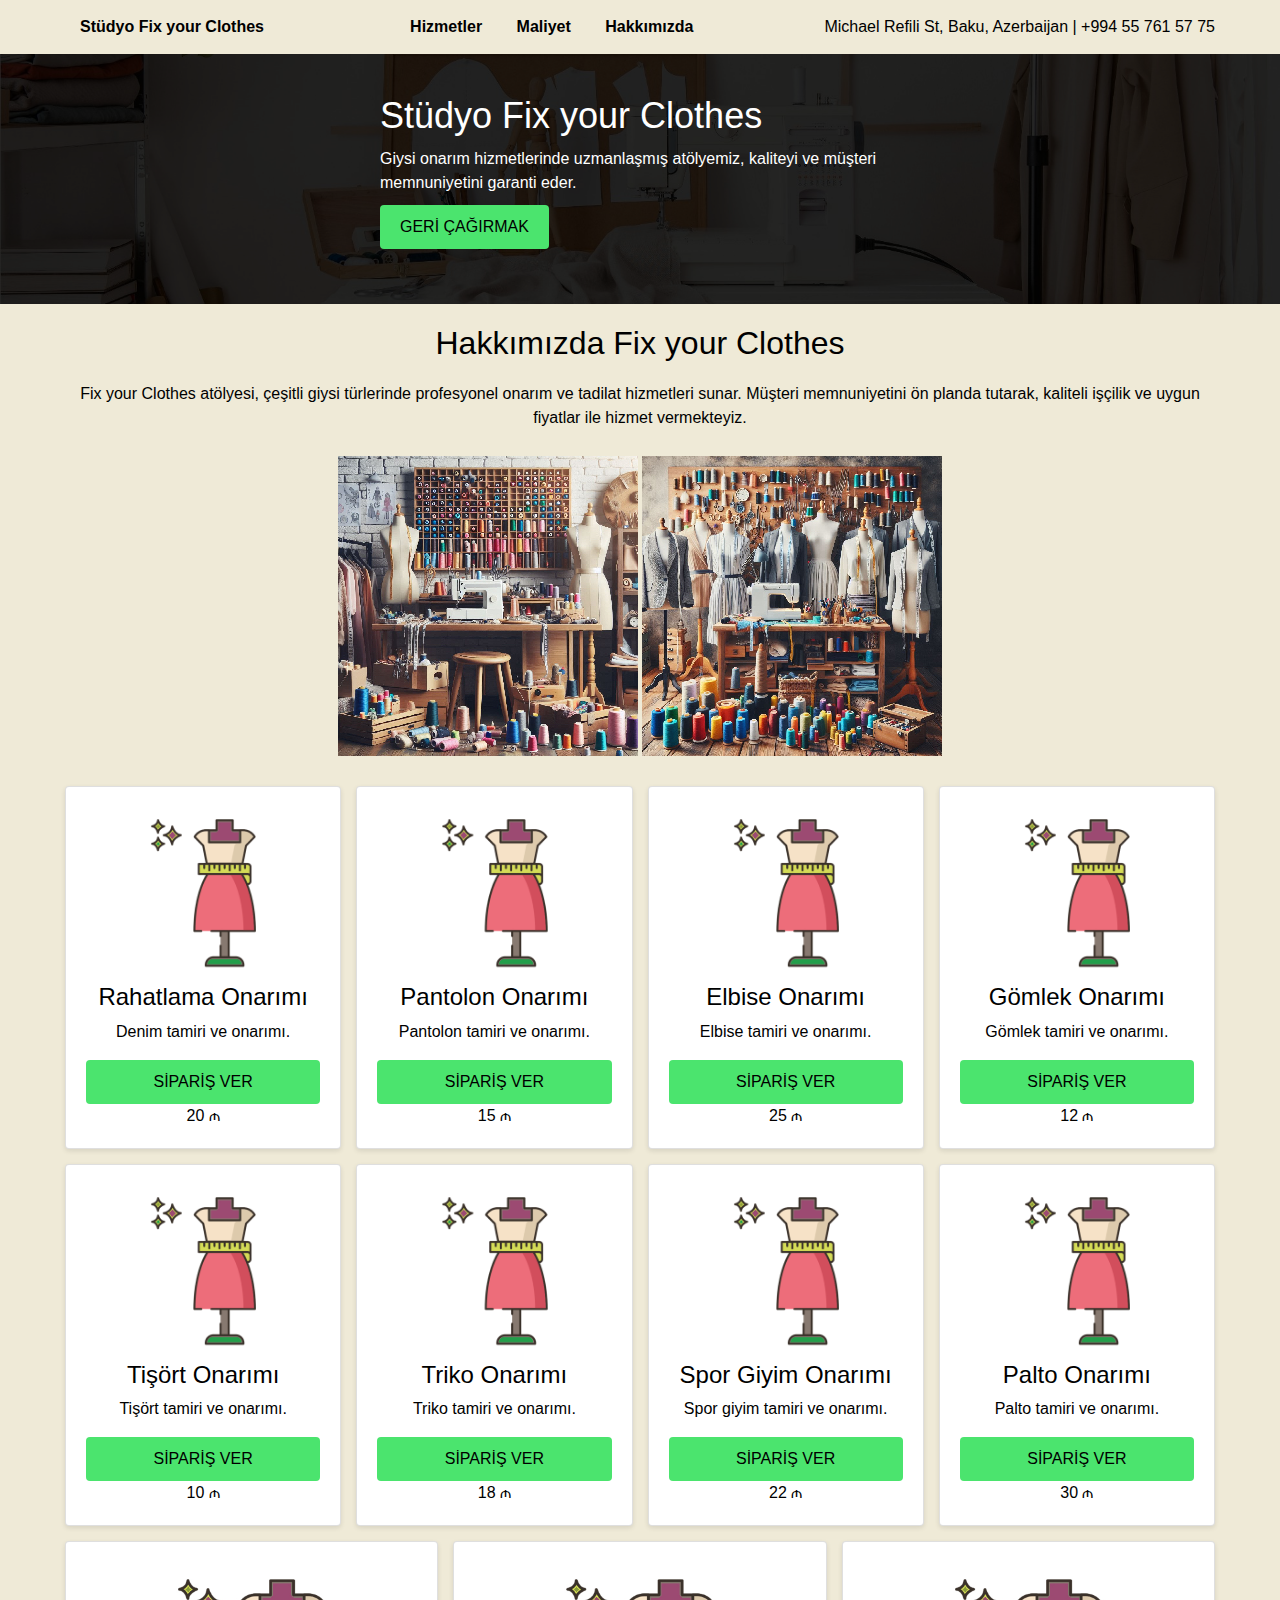
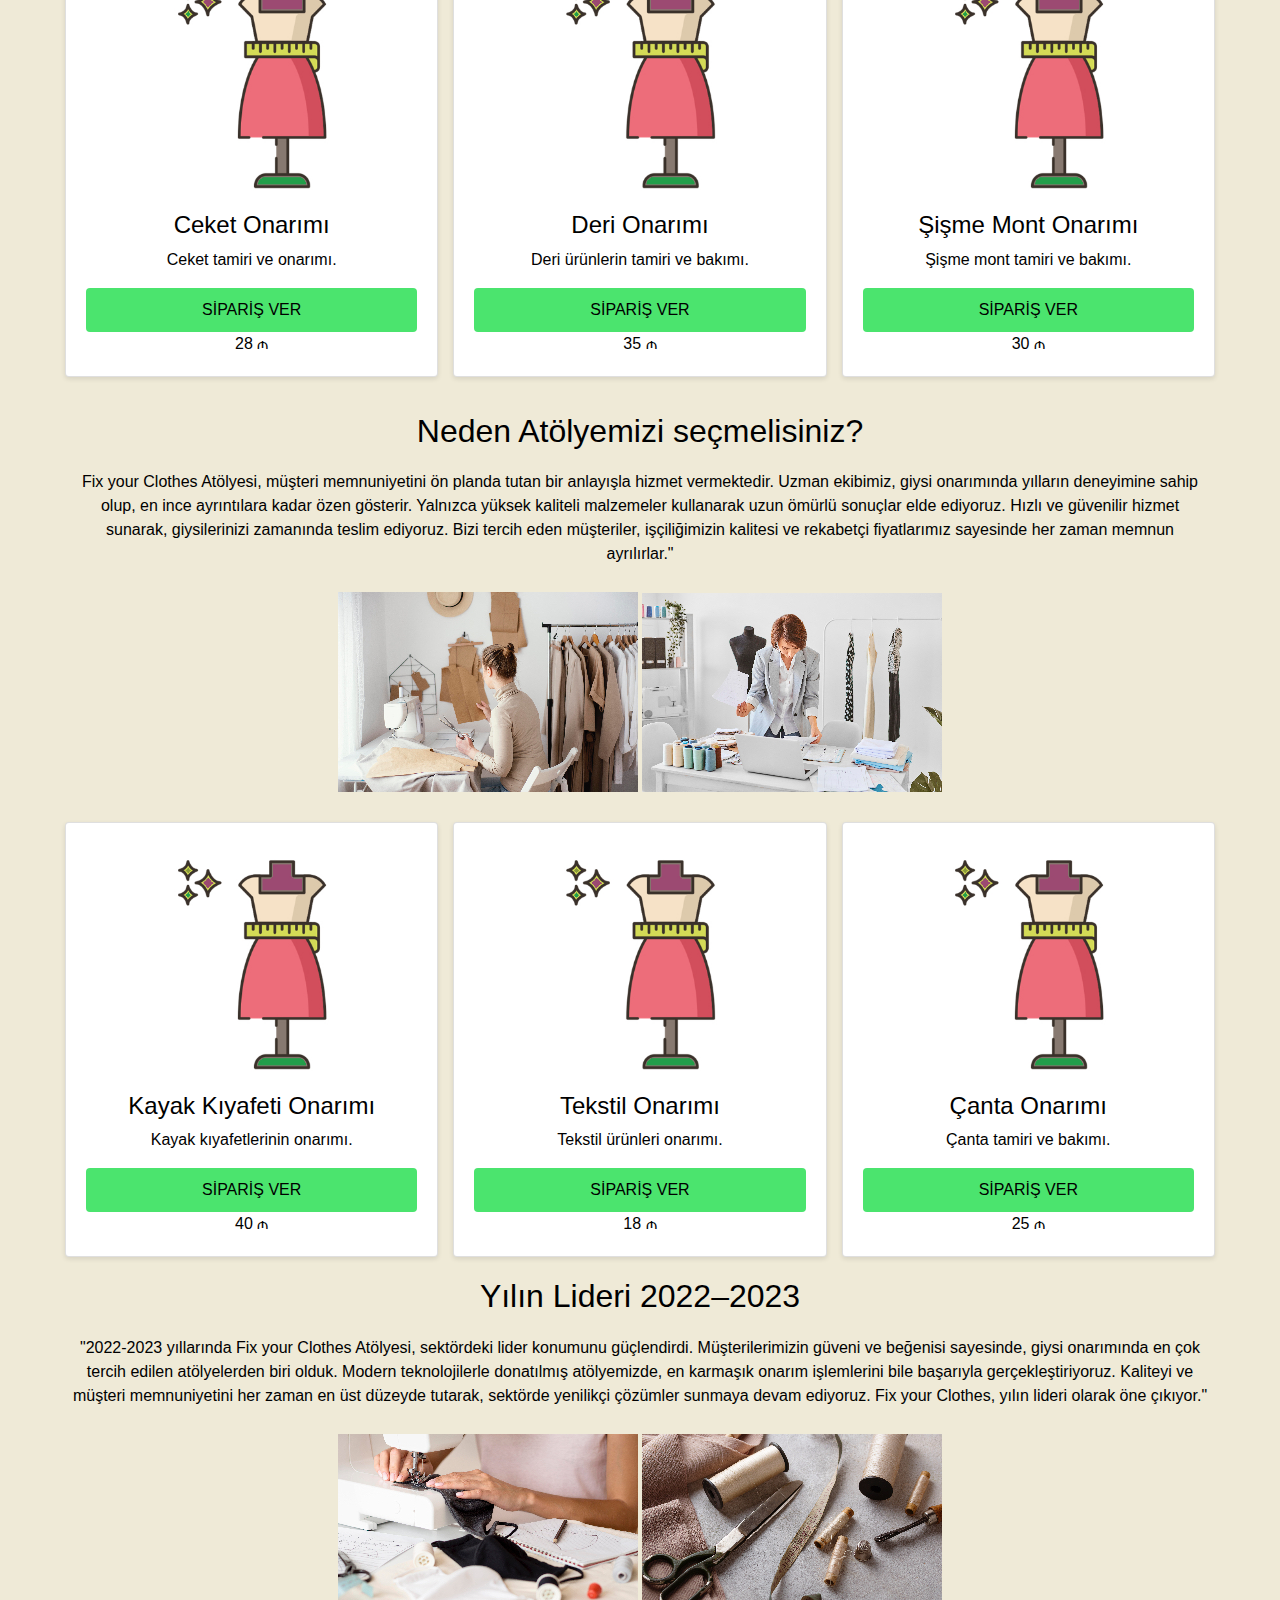
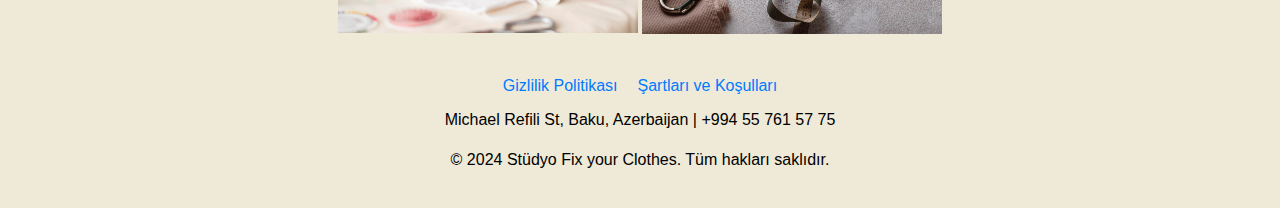
==== index.html @ 6ba18e02 "qwertyu" ====
<!DOCTYPE html>
<html lang="tr">
<head>
    <meta charset="UTF-8">
    <meta name="viewport" content="width=device-width, initial-scale=1.0">
    <meta name="description" content="Stüdyo Fix your Clothes - giysi onarım hizmetleri">
    <title>Stüdyo Fix your Clothes</title>
    <link rel="apple-touch-icon" sizes="180x180" href="favicon/apple-touch-icon.png">
    <link rel="icon" type="image/png" sizes="32x32" href="favicon/favicon-32x32.png">
    <link rel="icon" type="image/png" sizes="16x16" href="favicon/favicon-16x16.png">
    <link rel="manifest" href="favicon/site.webmanifest">
    <link rel="stylesheet" href="css/bootstrap.min.css">
    <link rel="stylesheet" href="css/style.css">
</head>
<body>
    <header class="container">
        <div class="menu" style=" margin: 15px 0 15px 0; ">
            <a href="index.html">Stüdyo Fix your Clothes</a>
            <nav>
                <a href="#price">Hizmetler</a>
                <a href="#about2">Maliyet</a>
                <a href="#about">Hakkımızda</a>
            </nav>
            <div>Michael Refili St, Baku, Azerbaijan | +994 55 761 57 75</div>
        </div>
    </header>

    <section class="banner">
        <div class="overlay"></div>
        <div class="content container">
            <h1>Stüdyo Fix your Clothes</h1>
            <p>Giysi onarım hizmetlerinde uzmanlaşmış atölyemiz, kaliteyi ve müşteri memnuniyetini garanti eder.</p>
            <a href="form.html" class="btn">Geri çağırmak</a>
        </div>
    </section>

<section class="about container" style=" max-width: 1180px; text-align: center; margin: auto; padding-top: 20px; " id="about">
        <h2>Hakkımızda Fix your Clothes</h2>
        <p>Fix your Clothes atölyesi, çeşitli giysi türlerinde profesyonel onarım ve tadilat hizmetleri sunar. Müşteri memnuniyetini ön planda tutarak, kaliteli işçilik ve uygun fiyatlar ile hizmet vermekteyiz.</p>
        <div>
            <img src="img/2.jpeg" alt="About Us">
            <img src="img/3.jpeg" alt="About Us">
        </div>
    </section>

    <section class="services container" style=" max-width: 1180px; text-align: center; margin: auto; padding-top: 20px; " id="price">
        <div class="card">
        <img src="img/1.jpg" alt="Jeans Repair">
        <h3>Rahatlama Onarımı</h3>
        <p>Denim tamiri ve onarımı.</p>
        <a href="tariffs.html" class="btn">Sipariş Ver</a>
        <div class="price">20 ₼</div>
    </div>

    <div class="card">
        <img src="img/1.jpg" alt="Pants Repair">
        <h3>Pantolon Onarımı</h3>
        <p>Pantolon tamiri ve onarımı.</p>
        <a href="tariffs.html" class="btn">Sipariş Ver</a>
        <div class="price">15 ₼</div>
    </div>

    <div class="card">
        <img src="img/1.jpg" alt="Dress Repair">
        <h3>Elbise Onarımı</h3>
        <p>Elbise tamiri ve onarımı.</p>
        <a href="tariffs.html" class="btn">Sipariş Ver</a>
        <div class="price">25 ₼</div>
    </div>

    <div class="card">
        <img src="img/1.jpg" alt="Shirt Repair">
        <h3>Gömlek Onarımı</h3>
        <p>Gömlek tamiri ve onarımı.</p>
        <a href="tariffs.html" class="btn">Sipariş Ver</a>
        <div class="price">12 ₼</div>
    </div>

    <div class="card">
        <img src="img/1.jpg" alt="T-shirt Repair">
        <h3>Tişört Onarımı</h3>
        <p>Tişört tamiri ve onarımı.</p>
        <a href="tariffs.html" class="btn">Sipariş Ver</a>
        <div class="price">10 ₼</div>
    </div>

    <div class="card">
        <img src="img/1.jpg" alt="Knitwear Repair">
        <h3>Triko Onarımı</h3>
        <p>Triko tamiri ve onarımı.</p>
        <a href="tariffs.html" class="btn">Sipariş Ver</a>
        <div class="price">18 ₼</div>
    </div>

    <div class="card">
        <img src="img/1.jpg" alt="Sportswear Repair">
        <h3>Spor Giyim Onarımı</h3>
        <p>Spor giyim tamiri ve onarımı.</p>
        <a href="tariffs.html" class="btn">Sipariş Ver</a>
        <div class="price">22 ₼</div>
    </div>

    <div class="card">
        <img src="img/1.jpg" alt="Coat Repair">
        <h3>Palto Onarımı</h3>
        <p>Palto tamiri ve onarımı.</p>
        <a href="tariffs.html" class="btn">Sipariş Ver</a>
        <div class="price">30 ₼</div>
    </div>

    <div class="card">
        <img src="img/1.jpg" alt="Jacket Repair">
        <h3>Ceket Onarımı</h3>
        <p>Ceket tamiri ve onarımı.</p>
        <a href="tariffs.html" class="btn">Sipariş Ver</a>
        <div class="price">28 ₼</div>
    </div>

    <div class="card">
        <img src="img/1.jpg" alt="Leather Repair">
        <h3>Deri Onarımı</h3>
        <p>Deri ürünlerin tamiri ve bakımı.</p>
        <a href="tariffs.html" class="btn">Sipariş Ver</a>
        <div class="price">35 ₼</div>
    </div>

    <div class="card">
        <img src="img/1.jpg" alt="Down Jacket Repair">
        <h3>Şişme Mont Onarımı</h3>
        <p>Şişme mont tamiri ve bakımı.</p>
        <a href="tariffs.html" class="btn">Sipariş Ver</a>
        <div class="price">30 ₼</div>
    </div>

    
<section class="about container" style=" max-width: 1180px; text-align: center; margin: auto; padding-top: 20px; " id="about2">
        <h2>Neden Atölyemizi seçmelisiniz?</h2>
        <p>Fix your Clothes Atölyesi, müşteri memnuniyetini ön planda tutan bir anlayışla hizmet vermektedir. Uzman ekibimiz, giysi onarımında yılların deneyimine sahip olup, en ince ayrıntılara kadar özen gösterir. Yalnızca yüksek kaliteli malzemeler kullanarak uzun ömürlü sonuçlar elde ediyoruz. Hızlı ve güvenilir hizmet sunarak, giysilerinizi zamanında teslim ediyoruz. Bizi tercih eden müşteriler, işçiliğimizin kalitesi ve rekabetçi fiyatlarımız sayesinde her zaman memnun ayrılırlar."</p>
        <div>
            <img src="img/5.jpg" alt="About Us">
            <img src="img/8.jpg" alt="About Us">
        </div>
    </section>


        <!-- Добавить остальные карточки услуг -->
    </section>

    <section class="prices container" style=" max-width: 1180px; text-align: center; margin: auto; padding-top: 20px; ">



<div class="card">
        <img src="img/1.jpg" alt="Ski Wear Repair">
        <h3>Kayak Kıyafeti Onarımı</h3>
        <p>Kayak kıyafetlerinin onarımı.</p>
        <a href="tariffs.html" class="btn">Sipariş Ver</a>
        <div class="price">40 ₼</div>
    </div>

    <div class="card">
        <img src="img/1.jpg" alt="Textile Repair">
        <h3>Tekstil Onarımı</h3>
        <p>Tekstil ürünleri onarımı.</p>
        <a href="tariffs.html" class="btn">Sipariş Ver</a>
        <div class="price">18 ₼</div>
    </div>

    <div class="card">
        <img src="img/1.jpg" alt="Bag Repair">
        <h3>Çanta Onarımı</h3>
        <p>Çanta tamiri ve bakımı.</p>
        <a href="tariffs.html" class="btn">Sipariş Ver</a>
        <div class="price">25 ₼</div>
    </div>






    </section>

    <section class="about container" style=" max-width: 1180px; text-align: center; margin: auto; padding-top: 20px; ">
        <h2>Yılın Lideri 2022–2023</h2>
        <p>"2022-2023 yıllarında Fix your Clothes Atölyesi, sektördeki lider konumunu güçlendirdi. Müşterilerimizin güveni ve beğenisi sayesinde, giysi onarımında en çok tercih edilen atölyelerden biri olduk. Modern teknolojilerle donatılmış atölyemizde, en karmaşık onarım işlemlerini bile başarıyla gerçekleştiriyoruz. Kaliteyi ve müşteri memnuniyetini her zaman en üst düzeyde tutarak, sektörde yenilikçi çözümler sunmaya devam ediyoruz. Fix your Clothes, yılın lideri olarak öne çıkıyor."</p>
        <div>
            <img src="img/9.jpg" alt="About Us">
            <img src="img/11.jpg" alt="About Us">
        </div>
    </section>

    <footer>
        <div class="d-flex justify-content-center">
            <a href="policy.html">Gizlilik Politikası</a>
            <a href="terms.html">Şartları ve Koşulları</a>
        </div>
        <p>Michael Refili St, Baku, Azerbaijan | +994 55 761 57 75</p>
        <p>&copy; 2024 Stüdyo Fix your Clothes. Tüm hakları saklıdır.</p>
    </footer>
</body>
<script type="application/ld+json">
    {
        "@context": "https://schema.org",
        "@type": "Organization",
        "name": "Stüdyo Fix your Clothes",
        "url": "",
        "logo": "/img/icon.png"
    }
</script>
<script type="application/ld+json">
    {
        "@context": "https://schema.org",
        "@type": "WPHeader",
        "headline": "Stüdyo Fix your Clothes",
        "description": "Stüdyo Fix your Clothes - giysi onarım hizmetleri",
        "url": "",
        "publisher": {
            "@type": "Organization",
            "name": "Stüdyo Fix your Clothes",
            "logo": {
                "@type": "ImageObject",
                "url": "/img/icon.png"
            }
        }
    }
</script>
<script type="application/ld+json">
    {
        "@context": "https://schema.org",
        "@type": "WebPage",
        "name": "Stüdyo Fix your Clothes",
        "description": "Stüdyo Fix your Clothes - giysi onarım hizmetleri",
        "publisher": {
            "@type": "Organization",
            "name": "Stüdyo Fix your Clothes"
        },
        "license": "A license document that applies to this content, typically indicated by URL"
    }
</script>
<script type="application/ld+json">
    {
        "@context": "https://schema.org",
        "@type": "SiteNavigationElement",
        "name": "Main Navigation",
        "url": "",
        "hasPart": [
            {
                "@type": "WebPage",
                "name": "Home",
                "url": ""
            },
            {
                "@type": "WebPage",
                "name": "Tariffs",
                "url": "/tariffs.html"
            },
            {
                "@type": "WebPage",
                "name": "Form",
                "url": "/form.html"
            },
            {
                "@type": "WebPage",
                "name": "Privacy Policy",
                "url": "/policy.html"
            },
            {
                "@type": "WebPage",
                "name": "Terms of use",
                "url": "/terms.html"
            }
        ]
    }
</script>
</html>
---- css/style.css ----
body {
  margin: 0;
  font-family: Arial, sans-serif;
  background-color: #efead7;
  color: #000;
}
.container {
  max-width: 1180px;
  margin: 0 auto;
  padding: 0 15px;
}
header {
  background-color: #efead7;
  padding: 20px 0;
  text-align: center;
}
header .menu {
  display: flex;
  justify-content: space-between;
  align-items: center;
}
header .menu a {
  margin: 0 15px;
  text-decoration: none;
  color: #000;
  font-weight: bold;
}
.banner {
  position: relative;
  background-image: url('../img/banner.jpg');
  background-size: cover;
  background-position: center;
  height: 250px;
}
.banner .overlay {
  position: absolute;
  top: 0;
  left: 0;
  width: 100%;
  height: 100%;
  background-color: rgba(0, 0, 0, 0.5);
}
.banner .content {
  position: relative;
  color: #fff;
  padding: 40px;
  max-width: 600px;
}
.banner h1 {
  font-size: 36px;
}
.banner p {
  margin: 10px 0;
}
.banner .btn {
  background-color: #4be46e;
  color: #000;
  padding: 10px 20px;
  border: none;
  cursor: pointer;
  text-transform: uppercase;
}
.services, .prices {
  display: flex;
  flex-wrap: wrap;
  gap: 15px;
  margin: 40px 0;
}
.services .card, .prices .card {
  flex: 1 1 calc(25% - 15px);
  background-color: #fff;
  padding: 20px;
  text-align: center;
  box-shadow: 0 2px 5px rgba(0, 0, 0, 0.1);
}
.card img {
  max-width: 100%;
  height: auto;
}
.card .btn {
  background-color: #4be46e;
  color: #000;
  padding: 10px 20px;
  border: none;
  cursor: pointer;
  text-transform: uppercase;
}
.about {
  margin: 40px 0;
  text-align: center;
}
.about h2 {
  margin-bottom: 20px;
}
.about img {
  max-width: 100%;
  height: auto;
  margin: 10px 0;
}
.services.tariffs {
  padding: 220px 0;
}
footer {
  background-color: #efead7;
  padding: 20px 0;
  text-align: center;
}
footer a {
  margin: 10px
}
/*===== NAVBAR =====*/
.header_navbar {
  position: absolute;
  top: 0;
  left: 0;
  width: 100%;
  z-index: 99;
  -webkit-transition: all 0.3s ease-out 0s;
  -moz-transition: all 0.3s ease-out 0s;
  -ms-transition: all 0.3s ease-out 0s;
  -o-transition: all 0.3s ease-out 0s;
  transition: all 0.3s ease-out 0s; }

.sticky {
  position: fixed;
  z-index: 999;
  background-color: #fff;
  -webkit-box-shadow: 0px 20px 50px 0px rgba(0, 0, 0, 0.05);
  -moz-box-shadow: 0px 20px 50px 0px rgba(0, 0, 0, 0.05);
  box-shadow: 0px 20px 50px 0px rgba(0, 0, 0, 0.05);
  -webkit-transition: all 0.3s ease-out 0s;
  -moz-transition: all 0.3s ease-out 0s;
  -ms-transition: all 0.3s ease-out 0s;
  -o-transition: all 0.3s ease-out 0s;
  transition: all 0.3s ease-out 0s; }
.sticky .navbar {
  padding: 10px 0; }

.navbar {
  border-radius: 5px;
  position: relative;
  align-items: center;
  -webkit-transition: all 0.3s ease-out 0s;
  -moz-transition: all 0.3s ease-out 0s;
  -ms-transition: all 0.3s ease-out 0s;
  -o-transition: all 0.3s ease-out 0s;
  transition: all 0.3s ease-out 0s; }
.navbar h1 {
  white-space: nowrap;
  margin-right: 1rem;
  color: #fff;
  font-weight: bold;
}
.navbar a:hover {
 text-decoration: none;
}

.navbar-brand {
  padding: 0; }
.navbar-brand img {
  width: 60px;
}
.policy p {
  text-align: left;
}
.navbar-toggler {
  padding: 0; }
.navbar-toggler .toggler-icon {
  width: 30px;
  height: 2px;
  background-color: #fff;
  display: block;
  margin: 5px 0;
  position: relative;
  -webkit-transition: all 0.3s ease-out 0s;
  -moz-transition: all 0.3s ease-out 0s;
  -ms-transition: all 0.3s ease-out 0s;
  -o-transition: all 0.3s ease-out 0s;
  transition: all 0.3s ease-out 0s; }
.navbar-toggler.active .toggler-icon:nth-of-type(1) {
  -webkit-transform: rotate(45deg);
  -moz-transform: rotate(45deg);
  -ms-transform: rotate(45deg);
  -o-transform: rotate(45deg);
  transform: rotate(45deg);
  top: 7px; }
.navbar-toggler.active .toggler-icon:nth-of-type(2) {
  opacity: 0; }
.navbar-toggler.active .toggler-icon:nth-of-type(3) {
  -webkit-transform: rotate(135deg);
  -moz-transform: rotate(135deg);
  -ms-transform: rotate(135deg);
  -o-transform: rotate(135deg);
  transform: rotate(135deg);
  top: -7px; }

@media only screen and (min-width: 768px) and (max-width: 991px) {
  .navbar-collapse {
    position: absolute;
    top: 100%;
    left: 0;
    width: 100%;
    background-color: #fff;
    z-index: 9;
    -webkit-box-shadow: 0px 15px 20px 0px rgba(34, 34, 34, 0.1);
    -moz-box-shadow: 0px 15px 20px 0px rgba(34, 34, 34, 0.1);
    box-shadow: 0px 15px 20px 0px rgba(34, 34, 34, 0.1);
    margin-top: 20px;
    padding: 5px 12px; } }
@media (max-width: 767px) {
  .navbar-collapse {
    position: absolute;
    top: 100%;
    left: 0;
    width: 100%;
    background-color: #fff;
    z-index: 9;
    -webkit-box-shadow: 0px 15px 20px 0px rgba(34, 34, 34, 0.1);
    -moz-box-shadow: 0px 15px 20px 0px rgba(34, 34, 34, 0.1);
    box-shadow: 0px 15px 20px 0px rgba(34, 34, 34, 0.1);
    padding: 5px 12px;
    margin-top: 20px;
  }
  .navbar-brand img {
    width: 60px;
  }
  nav ul li a {
    color: #FFD700;
  }
  .img-about {
    width: 100%!important;
  }
  .advantage-row, .category-row {
    flex-direction: column;
  }

  .advantage-item, .category-card {
    width: 100%;
    margin: 10px 0;
  }
  .banner h1 {
    font-size: 16px;
  }
  .banner p {
    font-size: 12px;
  }
  .header-info p, .header-info a {
    font-size: 10px;
  }
  .tariffs .category-card {
    width: 100%;
  }

  .services, .prices {
    flex-direction: column;
  }
}

.navbar-nav .nav-item {
  margin-left: 45px;
  position: relative;
  white-space: nowrap;
}
nav ul li:hover a{
  color: #4be46e!important;
  text-decoration: none;
}
.screen img {
  max-width: 250px;
}
@media only screen and (min-width: 992px) and (max-width: 1199px) {
  .navbar-nav .nav-item {
    margin-left: 30px; } }
@media only screen and (min-width: 768px) and (max-width: 991px) {
  .navbar-nav .nav-item {
    margin: 0; } }
@media (max-width: 767px) {
  .navbar-nav .nav-item {
    margin: 0; }
.navbar h1 {
  font-size: 18px;
}
  .services.tariffs {
    padding: 40px 0;
  }
}
.navbar-nav .nav-item a {
  font-size: 16px;
  font-weight: 600;
  color: #38424D;
  -webkit-transition: all 0.3s ease-out 0s;
  -moz-transition: all 0.3s ease-out 0s;
  -ms-transition: all 0.3s ease-out 0s;
  -o-transition: all 0.3s ease-out 0s;
  transition: all 0.3s ease-out 0s;
  padding: 5px 0;
  position: relative; }
.navbar-nav .nav-item a::before {
  position: absolute;
  content: '';
  width: 0;
  height: 2px;
  background-color: #38424D;
  border-radius: 50px;
  left: 110%;
  left: 0;
  bottom: 0;
  -webkit-transition: all 0.3s ease-out 0s;
  -moz-transition: all 0.3s ease-out 0s;
  -ms-transition: all 0.3s ease-out 0s;
  -o-transition: all 0.3s ease-out 0s;
  transition: all 0.3s ease-out 0s; }
@media only screen and (min-width: 768px) and (max-width: 991px) {
  .navbar-nav .nav-item a::before {
    display: none; } }
@media (max-width: 767px) {
  .navbar-nav .nav-item a::before {
    display: none; } }
@media only screen and (min-width: 768px) and (max-width: 991px) {
  .navbar-nav .nav-item a {
    display: block;
    padding: 4px 0; } }
@media (max-width: 767px) {
  .navbar-nav .nav-item a {
    display: block;
    padding: 4px 0; } }
.navbar-nav .nav-item.active > a::before, .navbar-nav .nav-item:hover > a::before {
  width: 100%; }
.navbar-nav .nav-item:hover .sub-menu {
  top: 100%;
  opacity: 1;
  visibility: visible; }
@media only screen and (min-width: 768px) and (max-width: 991px) {
  .navbar-nav .nav-item:hover .sub-menu {
    top: 0; } }
@media (max-width: 767px) {
  .navbar-nav .nav-item:hover .sub-menu {
    top: 0; }
  .screen img {
    max-width: 100%;
  }
}
.navbar-nav .nav-item .sub-menu {
  width: 200px;
  background-color: #fff;
  -webkit-box-shadow: 0px 0px 20px 0px rgba(0, 0, 0, 0.1);
  -moz-box-shadow: 0px 0px 20px 0px rgba(0, 0, 0, 0.1);
  box-shadow: 0px 0px 20px 0px rgba(0, 0, 0, 0.1);
  position: absolute;
  top: 110%;
  left: 0;
  opacity: 0;
  visibility: hidden;
  -webkit-transition: all 0.3s ease-out 0s;
  -moz-transition: all 0.3s ease-out 0s;
  -ms-transition: all 0.3s ease-out 0s;
  -o-transition: all 0.3s ease-out 0s;
  transition: all 0.3s ease-out 0s; }
@media only screen and (min-width: 768px) and (max-width: 991px) {
  .navbar-nav .nav-item .sub-menu {
    position: relative;
    width: 100%;
    top: 0;
    display: none;
    opacity: 1;
    visibility: visible; } }
@media (max-width: 767px) {
  .navbar-nav .nav-item .sub-menu {
    position: relative;
    width: 100%;
    top: 0;
    display: none;
    opacity: 1;
    visibility: visible; } }
.navbar-nav .nav-item .sub-menu li {
  display: block; }
.navbar-nav .nav-item .sub-menu li a {
  display: block;
  padding: 8px 20px;
  color: #4be46e; }
.navbar-nav .nav-item .sub-menu li a.active, .navbar-nav .nav-item .sub-menu li a:hover {
  padding-left: 25px;
  color: #1E75D9; }
.navbar-nav .sub-nav-toggler {
  display: none; }
.form-contact {
  width: 60%;
}
@media only screen and (min-width: 768px) and (max-width: 991px) {
  .navbar-nav .sub-nav-toggler {
    display: block;
    position: absolute;
    right: 0;
    top: 0;
    background: none;
    color: #222;
    font-size: 18px;
    border: 0;
    width: 30px;
    height: 30px; } }
@media (max-width: 767px) {
  .navbar-nav .sub-nav-toggler {
    display: block;
    position: absolute;
    right: 0;
    top: 0;
    background: none;
    color: #222;
    font-size: 18px;
    border: 0;
    width: 30px;
    height: 30px; }
  .form-contact {
    width: 100%;
  }
}
.navbar-nav .sub-nav-toggler span {
  width: 8px;
  height: 8px;
  border-left: 1px solid #222;
  border-bottom: 1px solid #222;
  -webkit-transform: rotate(-45deg);
  -moz-transform: rotate(-45deg);
  -ms-transform: rotate(-45deg);
  -o-transform: rotate(-45deg);
  transform: rotate(-45deg);
  position: relative;
  top: -5px; }

.contact_section2 {
  width: 100%;
  height: auto;
  background-size: 100%;
  display: flex;
  justify-content: center;
  margin-bottom: 90px;
}
.input_bg {
  width: 60%;
  margin: 0 auto;
  text-align: center;
  margin-top: 100px;
}
.fact_text{
  width: 100%;
  float: left;
  font-size: 20px;
  color: #ffffff;
  text-align: center;
  text-transform: uppercase;
}

.address_text {
  width: 100%;
  float: left;
  font-size: 18px;
  color: #000;
  padding: 5px 20px 5px 30px;
  border-radius: 30px;
  border: 0px;
  background-color: #dadada;
  height: 60px;
  margin-top: 40px;
}
.sub_bt {
  width: 100%;
  color: #4be46e;
  background-color: #000;
  font-size: 18px;
  border-radius: 30px;
  border: 1px solid #000;
  height: 60px;
  margin-top: 40px;
  cursor: pointer;

}
.sub_bt:hover{
  color: #000;
  background-color: #4be46e;
  border-color: #000;
}
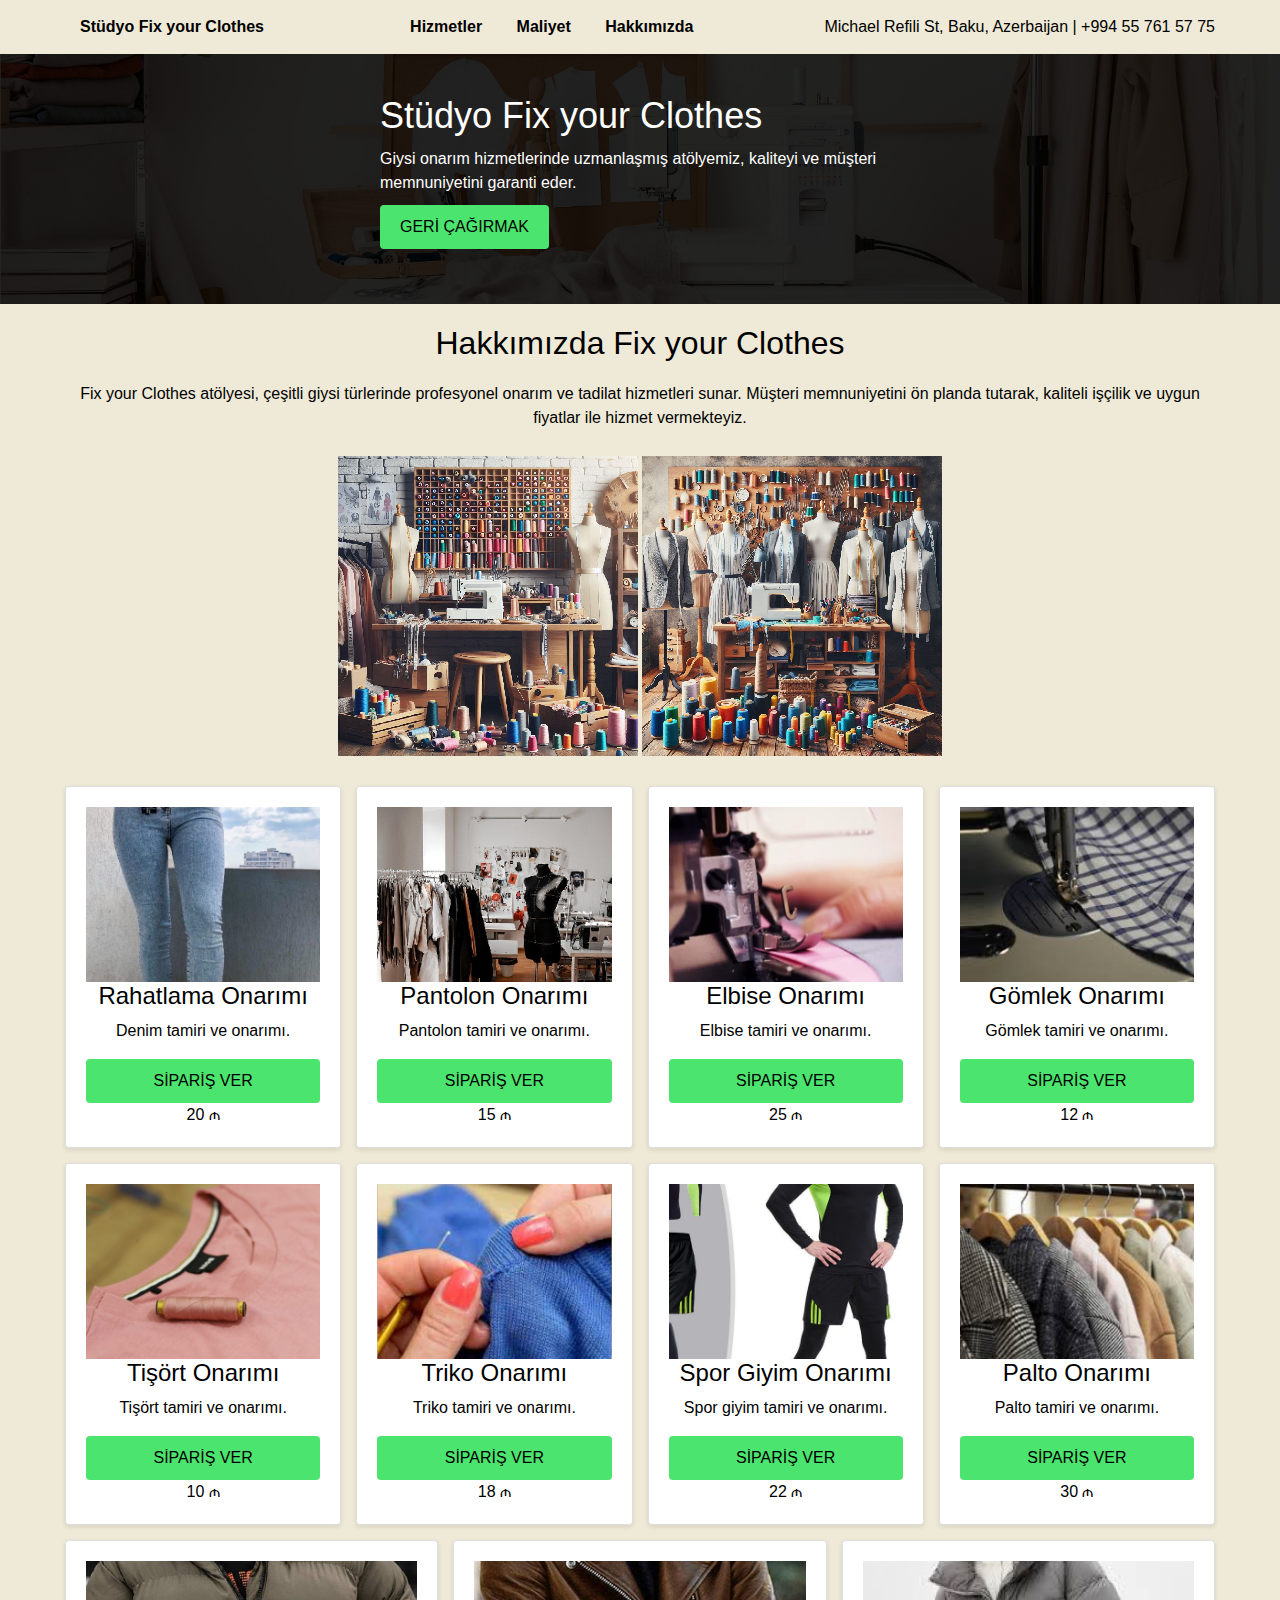
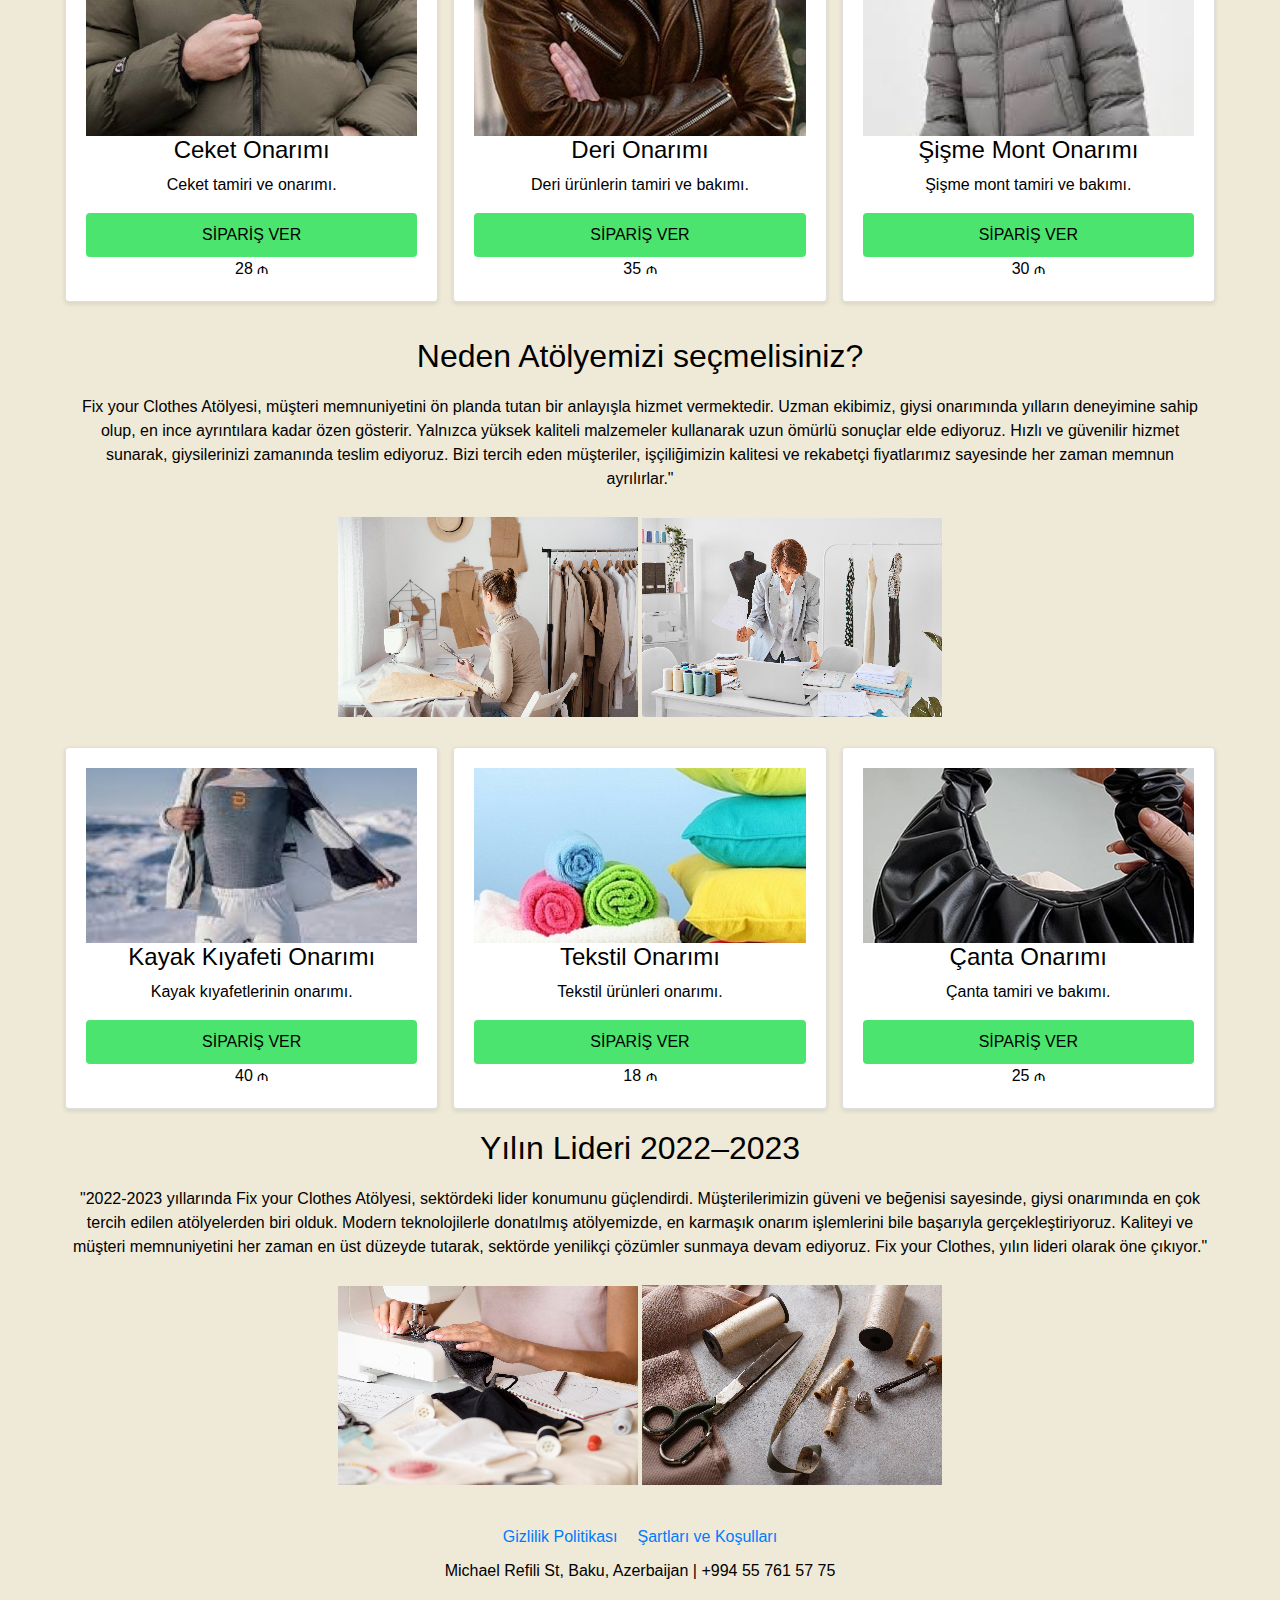
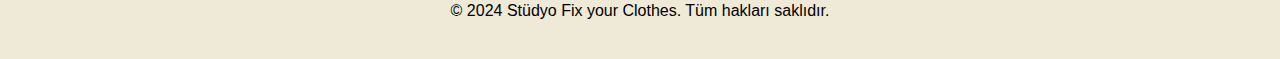
==== commit 2c484ec0: "qwertyu" ====
--- a/index.html
+++ b/index.html
@@ -44,8 +44,8 @@
     </section>
 
     <section class="services container" style=" max-width: 1180px; text-align: center; margin: auto; padding-top: 20px; " id="price">
-        <div class="card">
-        <img src="img/1.jpg" alt="Jeans Repair">
+    <div class="card">
+        <img src="img/19.jpg" alt="Jeans Repair">
         <h3>Rahatlama Onarımı</h3>
         <p>Denim tamiri ve onarımı.</p>
         <a href="tariffs.html" class="btn">Sipariş Ver</a>
@@ -53,7 +53,7 @@
     </div>
 
     <div class="card">
-        <img src="img/1.jpg" alt="Pants Repair">
+        <img src="img/2.jpg" alt="Pants Repair">
         <h3>Pantolon Onarımı</h3>
         <p>Pantolon tamiri ve onarımı.</p>
         <a href="tariffs.html" class="btn">Sipariş Ver</a>
@@ -61,7 +61,7 @@
     </div>
 
     <div class="card">
-        <img src="img/1.jpg" alt="Dress Repair">
+        <img src="img/21.jpg" alt="Dress Repair">
         <h3>Elbise Onarımı</h3>
         <p>Elbise tamiri ve onarımı.</p>
         <a href="tariffs.html" class="btn">Sipariş Ver</a>
@@ -69,7 +69,7 @@
     </div>
 
     <div class="card">
-        <img src="img/1.jpg" alt="Shirt Repair">
+        <img src="img/22.jpg" alt="Shirt Repair">
         <h3>Gömlek Onarımı</h3>
         <p>Gömlek tamiri ve onarımı.</p>
         <a href="tariffs.html" class="btn">Sipariş Ver</a>
@@ -77,7 +77,7 @@
     </div>
 
     <div class="card">
-        <img src="img/1.jpg" alt="T-shirt Repair">
+        <img src="img/23.jpg" alt="T-shirt Repair">
         <h3>Tişört Onarımı</h3>
         <p>Tişört tamiri ve onarımı.</p>
         <a href="tariffs.html" class="btn">Sipariş Ver</a>
@@ -85,7 +85,7 @@
     </div>
 
     <div class="card">
-        <img src="img/1.jpg" alt="Knitwear Repair">
+        <img src="img/24.jpg" alt="Knitwear Repair">
         <h3>Triko Onarımı</h3>
         <p>Triko tamiri ve onarımı.</p>
         <a href="tariffs.html" class="btn">Sipariş Ver</a>
@@ -93,7 +93,7 @@
     </div>
 
     <div class="card">
-        <img src="img/1.jpg" alt="Sportswear Repair">
+        <img src="img/25.jpg" alt="Sportswear Repair">
         <h3>Spor Giyim Onarımı</h3>
         <p>Spor giyim tamiri ve onarımı.</p>
         <a href="tariffs.html" class="btn">Sipariş Ver</a>
@@ -101,7 +101,7 @@
     </div>
 
     <div class="card">
-        <img src="img/1.jpg" alt="Coat Repair">
+        <img src="img/26.jpg" alt="Coat Repair">
         <h3>Palto Onarımı</h3>
         <p>Palto tamiri ve onarımı.</p>
         <a href="tariffs.html" class="btn">Sipariş Ver</a>
@@ -109,7 +109,7 @@
     </div>
 
     <div class="card">
-        <img src="img/1.jpg" alt="Jacket Repair">
+        <img src="img/27.jpg" alt="Jacket Repair">
         <h3>Ceket Onarımı</h3>
         <p>Ceket tamiri ve onarımı.</p>
         <a href="tariffs.html" class="btn">Sipariş Ver</a>
@@ -117,7 +117,7 @@
     </div>
 
     <div class="card">
-        <img src="img/1.jpg" alt="Leather Repair">
+        <img src="img/28.jpg" alt="Leather Repair">
         <h3>Deri Onarımı</h3>
         <p>Deri ürünlerin tamiri ve bakımı.</p>
         <a href="tariffs.html" class="btn">Sipariş Ver</a>
@@ -125,7 +125,7 @@
     </div>
 
     <div class="card">
-        <img src="img/1.jpg" alt="Down Jacket Repair">
+        <img src="img/29.jpg" alt="Down Jacket Repair">
         <h3>Şişme Mont Onarımı</h3>
         <p>Şişme mont tamiri ve bakımı.</p>
         <a href="tariffs.html" class="btn">Sipariş Ver</a>
@@ -151,7 +151,7 @@
 
 
 <div class="card">
-        <img src="img/1.jpg" alt="Ski Wear Repair">
+        <img src="img/30.jpg" alt="Ski Wear Repair">
         <h3>Kayak Kıyafeti Onarımı</h3>
         <p>Kayak kıyafetlerinin onarımı.</p>
         <a href="tariffs.html" class="btn">Sipariş Ver</a>
@@ -159,7 +159,7 @@
     </div>
 
     <div class="card">
-        <img src="img/1.jpg" alt="Textile Repair">
+        <img src="img/31.jpg" alt="Textile Repair">
         <h3>Tekstil Onarımı</h3>
         <p>Tekstil ürünleri onarımı.</p>
         <a href="tariffs.html" class="btn">Sipariş Ver</a>
@@ -167,7 +167,7 @@
     </div>
 
     <div class="card">
-        <img src="img/1.jpg" alt="Bag Repair">
+        <img src="img/32.jpg" alt="Bag Repair">
         <h3>Çanta Onarımı</h3>
         <p>Çanta tamiri ve bakımı.</p>
         <a href="tariffs.html" class="btn">Sipariş Ver</a>
--- a/css/style.css
+++ b/css/style.css
@@ -75,7 +75,8 @@
 }
 .card img {
   max-width: 100%;
-  height: auto;
+  height: 175px;
+  object-fit: cover;
 }
 .card .btn {
   background-color: #4be46e;
@@ -97,7 +98,7 @@
   height: auto;
   margin: 10px 0;
 }
-.services.tariffs {
+.tariffs {
   padding: 220px 0;
 }
 footer {
@@ -280,7 +281,7 @@
 .navbar h1 {
   font-size: 18px;
 }
-  .services.tariffs {
+  .tariffs {
     padding: 40px 0;
   }
 }
